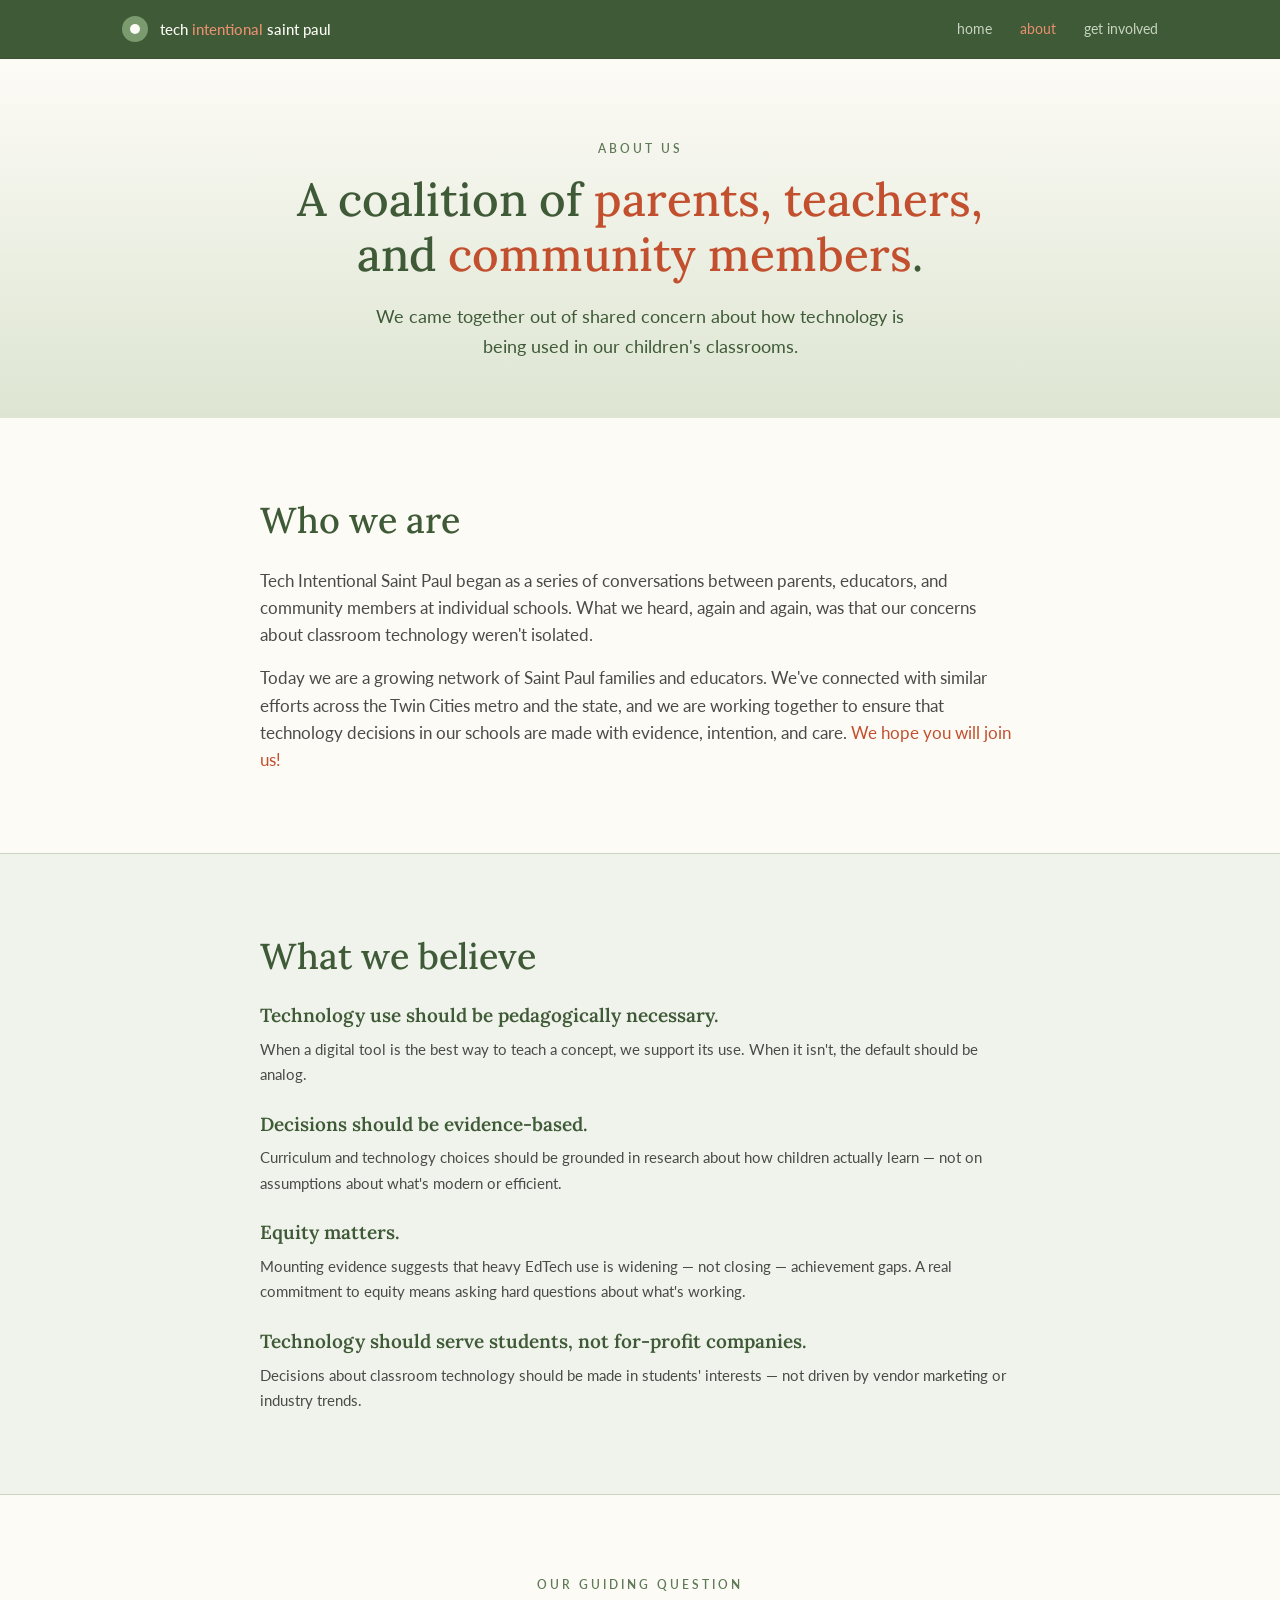
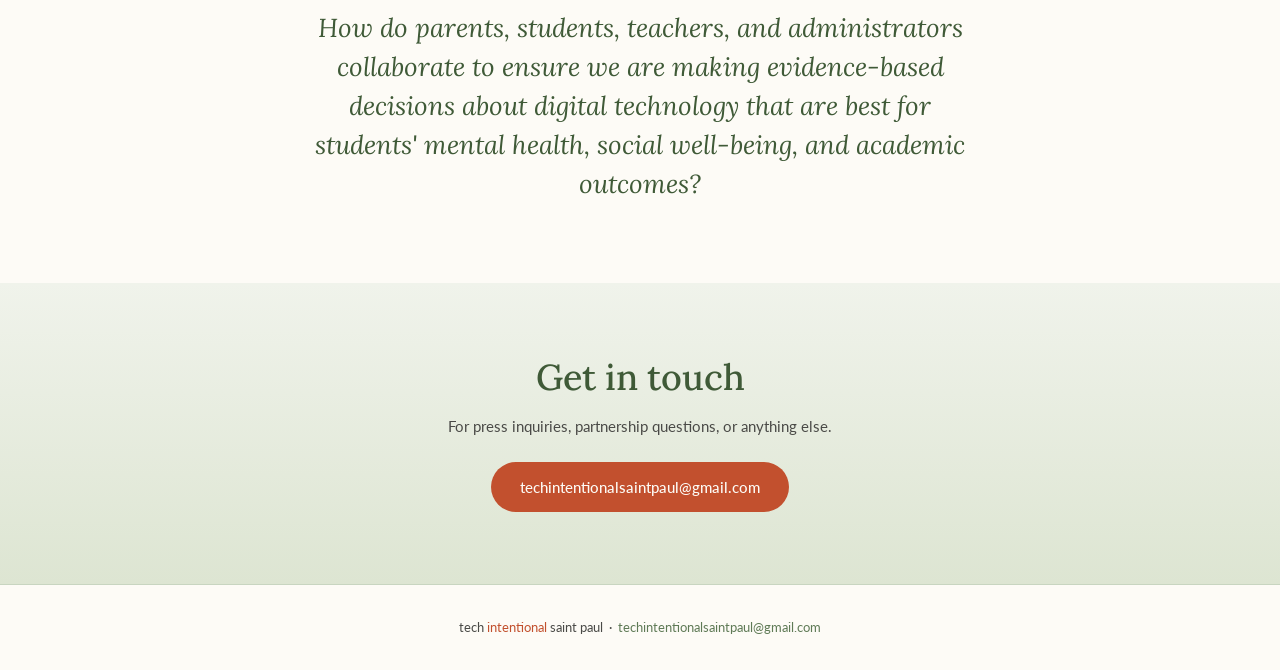
==== about.html @ b0c7107c "Add files via upload Initial site upload" ====
<!DOCTYPE html>
<html lang="en">
<head>
<meta charset="UTF-8">
<meta name="viewport" content="width=device-width, initial-scale=1.0">
<title>About — Tech Intentional Saint Paul</title>
<meta name="description" content="A coalition of parents, educators, and community members working toward evidence-based use of technology in Saint Paul schools.">

<link rel="icon" type="image/png" href="logo-favicon.png">

<link rel="preconnect" href="https://fonts.googleapis.com">
<link rel="preconnect" href="https://fonts.gstatic.com" crossorigin>
<link href="https://fonts.googleapis.com/css2?family=Lora:wght@400;500;600;700&family=Lato:wght@400;500;700&display=swap" rel="stylesheet">

<link rel="stylesheet" href="styles.css">
</head>
<body>

<!-- ============ NAV ============ -->
<nav class="nav">
  <div class="nav-inner">
    <a href="index.html" class="nav-logo">
      <span class="nav-mark"></span>
      <span>tech <span class="intentional">intentional</span> saint paul</span>
    </a>
    <div class="nav-links">
      <a href="index.html">home</a>
      <a href="about.html" class="nav-current">about</a>
      <a href="get-involved.html">get involved</a>
    </div>
  </div>
</nav>

<!-- ============ PAGE HEADER ============ -->
<section class="page-header">
  <div class="container">
    <p class="page-eyebrow">About us</p>
    <h1>A coalition of <span class="accent">parents, teachers,</span> and <span class="accent">community members</span>.</h1>
    <p class="page-intro">We came together out of shared concern about how technology is being used in our children's classrooms.</p>
  </div>
</section>

<!-- ============ WHO WE ARE ============ -->
<section class="section-cream">
  <div class="container reveal">
    <h2>Who we are</h2>
    <p>Tech Intentional Saint Paul began as a series of conversations between parents, educators, and community members at individual schools. What we heard, again and again, was that our concerns about classroom technology weren't isolated.</p>
    <p>Today we are a growing network of Saint Paul families and educators. We've connected with similar efforts across the Twin Cities metro and the state, and we are working together to ensure that technology decisions in our schools are made with evidence, intention, and care. <a href="get-involved.html">We hope you will join us!</a></p>
  </div>
</section>

<!-- ============ WHAT WE BELIEVE ============ -->
<section class="section-pale">
  <div class="container reveal">
    <h2>What we believe</h2>
    <div class="beliefs">
      <div class="belief">
        <h3>Technology use should be pedagogically necessary.</h3>
        <p>When a digital tool is the best way to teach a concept, we support its use. When it isn't, the default should be analog.</p>
      </div>
      <div class="belief">
        <h3>Decisions should be evidence-based.</h3>
        <p>Curriculum and technology choices should be grounded in research about how children actually learn &mdash; not on assumptions about what's modern or efficient.</p>
      </div>
      <div class="belief">
        <h3>Equity matters.</h3>
        <p>Mounting evidence suggests that heavy EdTech use is widening &mdash; not closing &mdash; achievement gaps. A real commitment to equity means asking hard questions about what's working.</p>
      </div>
      <div class="belief">
        <h3>Technology should serve students, not for-profit companies.</h3>
        <p>Decisions about classroom technology should be made in students' interests &mdash; not driven by vendor marketing or industry trends.</p>
      </div>
    </div>
  </div>
</section>

<!-- ============ GUIDING QUESTION ============ -->
<section class="section-cream">
  <div class="container reveal pull-quote">
    <p class="page-eyebrow">Our guiding question</p>
    <p class="quote-text">How do parents, students, teachers, and administrators collaborate to ensure we are making evidence-based decisions about digital technology that are best for students' mental health, social well-being, and academic outcomes?</p>
  </div>
</section>

<!-- ============ CONTACT CTA ============ -->
<section class="contact-cta">
  <div class="container reveal">
    <h2>Get in touch</h2>
    <p>For press inquiries, partnership questions, or anything else.</p>
    <a href="mailto:techintentionalsaintpaul@gmail.com" class="btn btn-primary">techintentionalsaintpaul@gmail.com</a>
  </div>
</section>

<!-- ============ FOOTER ============ -->
<footer>
  <p>tech <span style="color: var(--terracotta);">intentional</span> saint paul &nbsp;&middot;&nbsp; <a href="mailto:techintentionalsaintpaul@gmail.com">techintentionalsaintpaul@gmail.com</a></p>
</footer>

<script>
  if ('IntersectionObserver' in window) {
    const obs = new IntersectionObserver((entries) => {
      entries.forEach(e => {
        if (e.isIntersecting) {
          e.target.classList.add('in');
          obs.unobserve(e.target);
        }
      });
    }, { threshold: 0.15 });
    document.querySelectorAll('.reveal').forEach(el => obs.observe(el));
  } else {
    document.querySelectorAll('.reveal').forEach(el => el.classList.add('in'));
  }
</script>

</body>
</html>
---- styles.css ----
:root {
  --sage-deep: #3F5A37;
  --sage: #7A9B6E;
  --sage-pale: #F0F3EB;
  --sage-soft-bg: #DDE5D2;
  --sage-strong-bg: #B9CCA8;
  --sage-border: #C8D5C0;
  --sage-soft: #5F7A56;
  --cream: #FDFBF6;
  --peach: #E89070;
  --terracotta: #C2502E;
  --terracotta-deep: #A03F1F;
  --text: #2C2C2A;
  --text-soft: #4A4A47;

  --font-serif: 'Lora', Georgia, 'Times New Roman', serif;
  --font-sans: 'Lato', 'Helvetica Neue', Arial, sans-serif;
}

* { box-sizing: border-box; margin: 0; padding: 0; }

html { scroll-behavior: smooth; }

body {
  font-family: var(--font-sans);
  color: var(--text);
  background: var(--cream);
  line-height: 1.6;
  font-size: 17px;
  -webkit-font-smoothing: antialiased;
  -moz-osx-font-smoothing: grayscale;
}



h1, h2, h3 {
  font-family: var(--font-serif);
  font-weight: 500;
  color: var(--sage-deep);
  line-height: 1.25;
}

a { color: var(--terracotta); text-decoration: none; }
a:hover { text-decoration: underline; }

/* ============ NAV ============ */
.nav {
  position: sticky;
  top: 0;
  z-index: 100;
  background: var(--sage-deep);
  border-bottom: 1px solid rgba(0, 0, 0, 0.1);
}
.nav-inner {
  max-width: 1100px;
  margin: 0 auto;
  padding: 16px 32px;
  display: flex;
  align-items: center;
  justify-content: space-between;
  gap: 16px;
}
.nav-logo {
  display: flex;
  align-items: center;
  gap: 12px;
  color: var(--cream);
  font-weight: 500;
  font-size: 15px;
  text-decoration: none;
}
.nav-logo:hover { text-decoration: none; }
.nav-mark {
  width: 26px;
  height: 26px;
  border-radius: 50%;
  background: var(--sage);
  display: flex;
  align-items: center;
  justify-content: center;
  flex-shrink: 0;
}
.nav-mark::after {
  content: "";
  width: 10px;
  height: 10px;
  border-radius: 50%;
  background: var(--cream);
}
.nav-logo .intentional { color: var(--peach); }
.nav-links {
  display: flex;
  gap: 28px;
  font-size: 14px;
  color: var(--sage-border);
}
.nav-links a { color: var(--sage-border); text-decoration: none; transition: color 0.2s; }
.nav-links a:hover { color: var(--peach); text-decoration: none; }
.nav-links a.nav-current { color: var(--peach); }

@media (max-width: 640px) {
  .nav-inner { padding: 14px 20px; }
  .nav-logo { font-size: 13px; }
  .nav-links { gap: 16px; font-size: 13px; }
}

/* ============ LAYOUT ============ */
section {
  padding: 80px 32px;
}
.container {
  max-width: 760px;
  margin: 0 auto;
}
.container-wide {
  max-width: 1000px;
  margin: 0 auto;
}

@media (max-width: 640px) {
  section { padding: 56px 24px; }
}

/* ============ HERO ============ */
.hero {
  background: linear-gradient(180deg, var(--cream) 0%, var(--sage-soft-bg) 70%, var(--sage-strong-bg) 100%);
  text-align: center;
  padding-top: 96px;
  padding-bottom: 88px;
  position: relative;
  overflow: hidden;
}
.hero::before {
  content: "";
  position: absolute;
  top: -120px;
  left: 50%;
  transform: translateX(-50%);
  width: 600px;
  height: 600px;
  background: radial-gradient(circle, rgba(122, 155, 110, 0.08) 0%, transparent 60%);
  pointer-events: none;
}
.hero-mark {
  width: 64px;
  height: 64px;
  border-radius: 50%;
  background: var(--sage);
  display: inline-flex;
  align-items: center;
  justify-content: center;
  margin-bottom: 28px;
  position: relative;
}
.hero-mark::after {
  content: "";
  width: 26px;
  height: 26px;
  border-radius: 50%;
  background: var(--cream);
}
.hero h1 {
  font-size: clamp(36px, 6vw, 56px);
  font-weight: 500;
  margin-bottom: 24px;
  letter-spacing: -0.01em;
}
.hero h1 .intentional {
  color: var(--terracotta);
}
.hero-tagline {
  font-size: clamp(17px, 2.2vw, 20px);
  color: var(--sage-soft);
  max-width: 540px;
  margin: 0 auto 36px;
  line-height: 1.6;
}
.hero-buttons {
  display: flex;
  gap: 12px;
  justify-content: center;
  flex-wrap: wrap;
}

/* ============ PAGE HEADER (for sub-pages) ============ */
.page-header {
  background: linear-gradient(180deg, var(--cream) 0%, var(--sage-soft-bg) 100%);
  text-align: center;
  padding: 80px 32px 56px;
}
.page-eyebrow {
  font-size: 12px;
  color: var(--sage-soft);
  letter-spacing: 3px;
  font-weight: 600;
  margin-bottom: 14px;
  text-transform: uppercase;
}
.page-header h1 {
  font-family: var(--font-serif);
  font-weight: 500;
  font-size: clamp(32px, 5vw, 46px);
  color: var(--sage-deep);
  margin-bottom: 18px;
  line-height: 1.2;
  max-width: 720px;
  margin-left: auto;
  margin-right: auto;
}
.page-header h1 em,
.page-header h1 .accent {
  color: var(--terracotta);
  font-style: normal;
  font-weight: inherit;
}
.page-header .page-intro {
  font-size: clamp(16px, 2vw, 18px);
  color: var(--sage-deep);
  max-width: 540px;
  margin: 0 auto;
  line-height: 1.7;
}

/* ============ BUTTONS ============ */
.btn {
  display: inline-block;
  padding: 12px 28px;
  border-radius: 999px;
  font-family: var(--font-sans);
  font-size: 15px;
  font-weight: 500;
  cursor: pointer;
  border: 1px solid transparent;
  transition: all 0.2s ease;
  text-decoration: none;
}
.btn-primary {
  background: var(--terracotta);
  color: var(--cream);
}
.btn-primary:hover {
  background: var(--terracotta-deep);
  text-decoration: none;
  transform: translateY(-1px);
}
.btn-secondary {
  background: transparent;
  color: var(--sage-deep);
  border-color: var(--sage);
}
.btn-secondary:hover {
  background: var(--sage);
  color: var(--cream);
  text-decoration: none;
}

/* ============ SECTIONS ============ */
.section-cream { background: var(--cream); }
.section-pale {
  background: var(--sage-pale);
  border-top: 1px solid var(--sage-border);
  border-bottom: 1px solid var(--sage-border);
}

h2 {
  font-size: clamp(28px, 4vw, 36px);
  margin-bottom: 24px;
}

p { margin-bottom: 16px; color: var(--text-soft); }
p:last-child { margin-bottom: 0; }

.mission-italic {
  font-style: italic;
  color: var(--text);
}

/* ============ QUOTE ============ */
.quote-block {
  margin-top: 28px;
  padding: 4px 0 4px 20px;
  border-left: 3px solid var(--terracotta);
  font-family: var(--font-serif);
  font-style: italic;
  font-size: clamp(18px, 2.4vw, 22px);
  line-height: 1.55;
  color: var(--sage-deep);
}
.quote-attr {
  display: block;
  margin-top: 14px;
  font-family: var(--font-sans);
  font-style: normal;
  font-size: 13px;
  color: var(--sage-soft);
  letter-spacing: 0.3px;
}

/* Centered pull quote (for About page guiding question) */
.pull-quote {
  text-align: center;
}
.pull-quote .quote-text {
  font-family: var(--font-serif);
  font-style: italic;
  font-size: clamp(20px, 2.8vw, 26px);
  line-height: 1.5;
  color: var(--sage-deep);
  max-width: 680px;
  margin: 0 auto;
}

/* ============ GOALS / NUMBERED LIST ============ */
.goals {
  display: grid;
  gap: 18px;
  margin-top: 8px;
}
.goal {
  display: flex;
  gap: 16px;
  align-items: flex-start;
  padding: 4px 0;
}
.goal-icon {
  width: 28px;
  height: 28px;
  border-radius: 50%;
  background: var(--sage-pale);
  border: 1px solid var(--sage-border);
  flex-shrink: 0;
  margin-top: 2px;
  display: flex;
  align-items: center;
  justify-content: center;
  color: var(--terracotta);
  font-family: var(--font-serif);
  font-weight: 600;
  font-size: 13px;
  font-style: italic;
}
.goal-text {
  font-size: 16px;
  line-height: 1.65;
  color: var(--text-soft);
}
.goal-text strong {
  color: var(--sage-deep);
  font-weight: 600;
}

/* ============ BELIEFS (About page) ============ */
.beliefs {
  display: grid;
  gap: 24px;
  margin-top: 8px;
}
.belief h3 {
  font-family: var(--font-serif);
  font-size: 19px;
  font-weight: 600;
  color: var(--sage-deep);
  margin-bottom: 8px;
  line-height: 1.35;
}
.belief p {
  font-size: 15px;
  color: var(--text-soft);
  line-height: 1.7;
  margin: 0;
}

/* ============ GET INVOLVED ============ */
.involved-bg {
  background: linear-gradient(180deg, var(--sage-pale) 0%, #DDE5D2 100%);
  padding: 88px 32px;
}
.involved-bg h2 { text-align: center; margin-bottom: 32px; }
.involved-card {
  background: var(--cream);
  border-radius: 16px;
  padding: 28px 32px;
  margin-bottom: 16px;
  border: 1px solid var(--sage-border);
}
.involved-card:last-child { margin-bottom: 0; }
.involved-card h3 {
  font-size: 20px;
  margin-bottom: 10px;
}
.involved-card p {
  font-size: 15px;
  color: var(--text-soft);
  margin-bottom: 16px;
}

/* Embed slot placeholder styling */
.embed-slot {
  background: #FAF6EC;
  border: 1px dashed var(--sage-border);
  border-radius: 12px;
  padding: 18px;
  color: var(--sage-soft);
  font-size: 13px;
  font-style: italic;
  text-align: center;
}
.embed-slot strong { color: var(--sage-deep); display: block; margin-bottom: 4px; font-style: normal; }

/* Contact CTA card */
.contact-cta {
  background: linear-gradient(180deg, var(--sage-pale) 0%, var(--sage-soft-bg) 100%);
  text-align: center;
  padding: 72px 32px;
}
.contact-cta h2 { margin-bottom: 14px; }
.contact-cta p { font-size: 15px; color: var(--text-soft); margin-bottom: 24px; }

/* ============ FOOTER ============ */
footer {
  padding: 32px 24px;
  text-align: center;
  background: var(--cream);
  border-top: 1px solid var(--sage-border);
  color: var(--sage-soft);
  font-size: 13px;
}
footer a { color: var(--sage-soft); }

/* ============ REVEAL ANIMATION ============ */
@media (prefers-reduced-motion: no-preference) {
  .reveal {
    opacity: 0;
    transform: translateY(12px);
    transition: opacity 0.8s ease, transform 0.8s ease;
  }
  .reveal.in {
    opacity: 1;
    transform: translateY(0);
  }
}
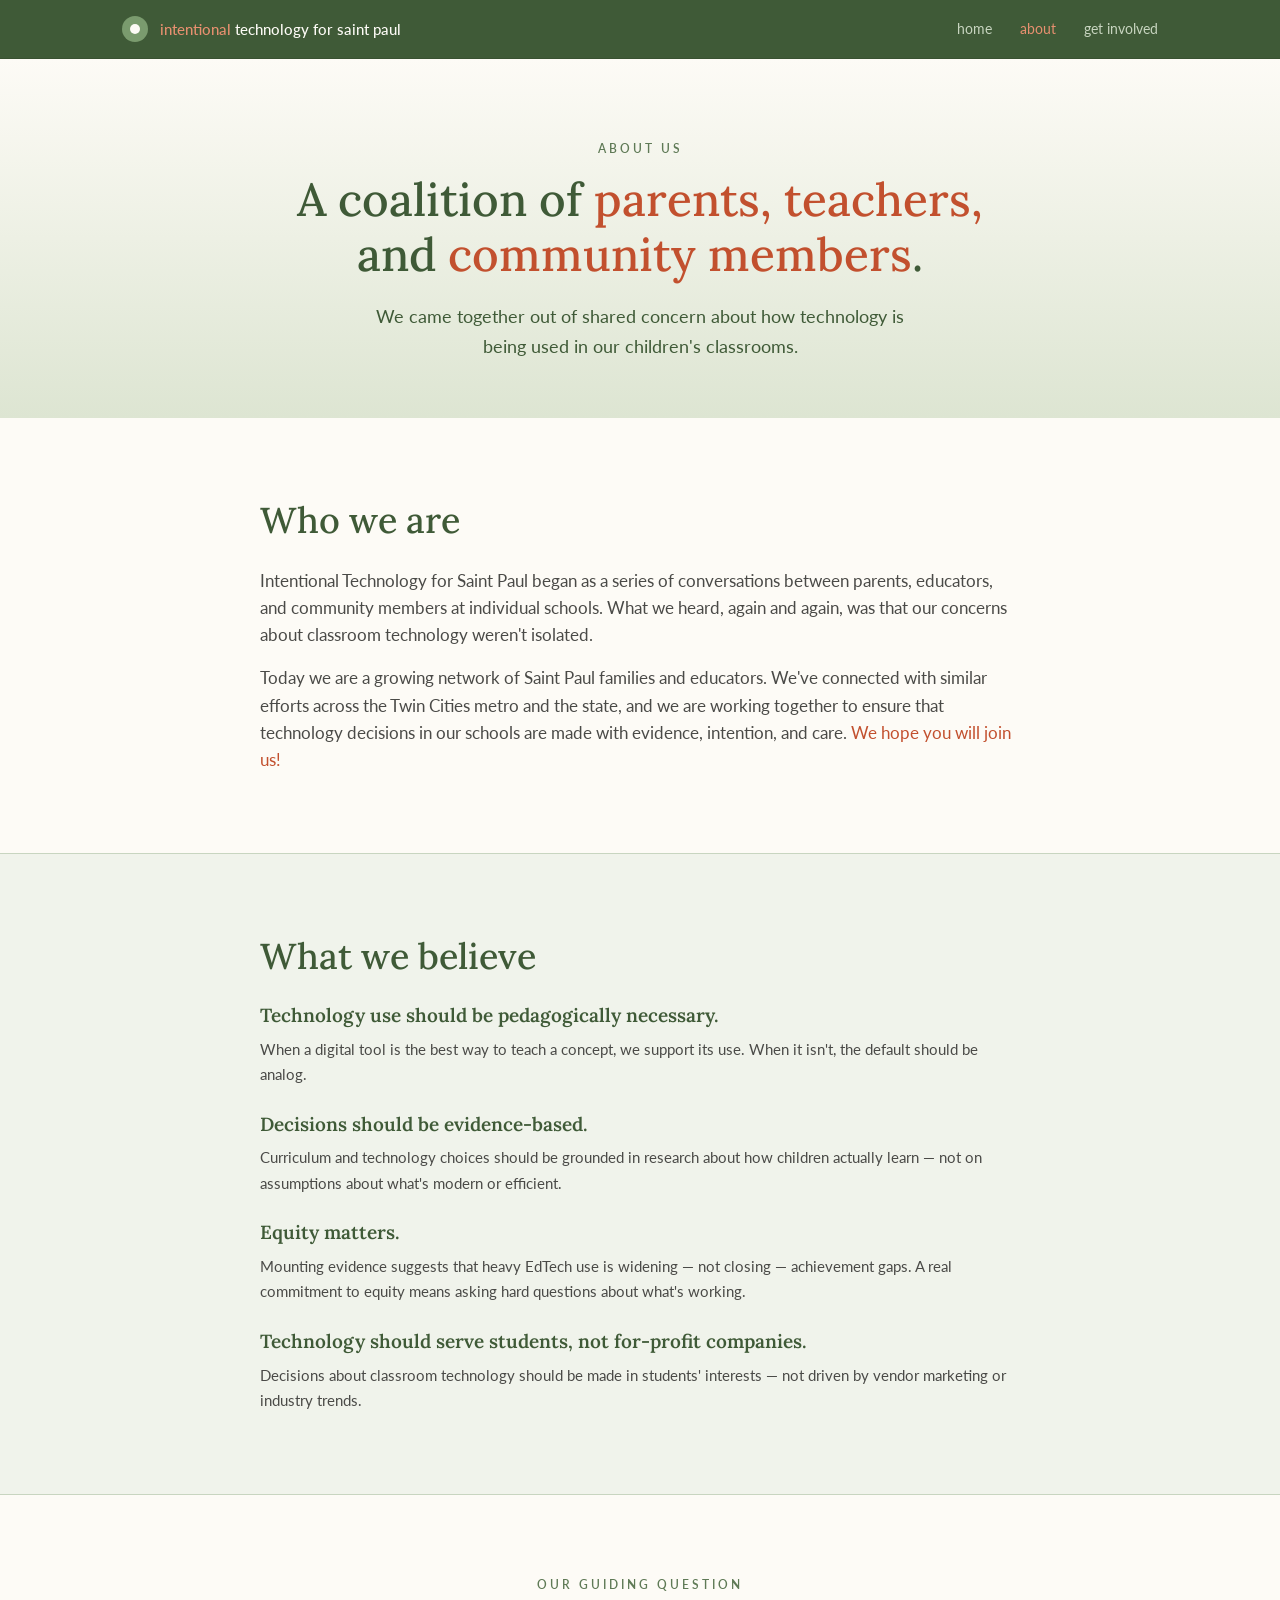
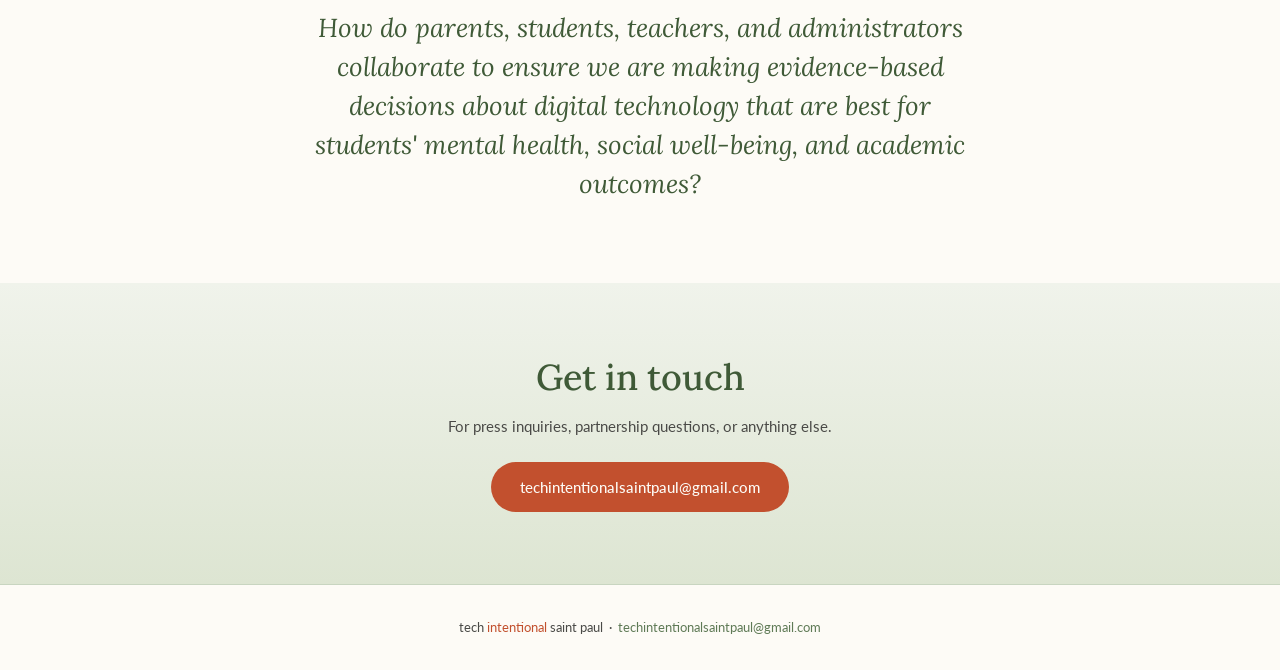
==== commit 0adbaf49: "Rename site from Tech Intentional Saint Paul to Intentional Technology for Saint Paul Update page ti" ====
--- a/about.html
+++ b/about.html
@@ -3,7 +3,7 @@
 <head>
 <meta charset="UTF-8">
 <meta name="viewport" content="width=device-width, initial-scale=1.0">
-<title>About — Tech Intentional Saint Paul</title>
+<title>About — Intentional Technology for Saint Paul</title>
 <meta name="description" content="A coalition of parents, educators, and community members working toward evidence-based use of technology in Saint Paul schools.">
 
 <link rel="icon" type="image/png" href="logo-favicon.png">
@@ -21,7 +21,7 @@
   <div class="nav-inner">
     <a href="index.html" class="nav-logo">
       <span class="nav-mark"></span>
-      <span>tech <span class="intentional">intentional</span> saint paul</span>
+      <span><span class="intentional">intentional</span> technology for saint paul</span>
     </a>
     <div class="nav-links">
       <a href="index.html">home</a>
@@ -44,7 +44,7 @@
 <section class="section-cream">
   <div class="container reveal">
     <h2>Who we are</h2>
-    <p>Tech Intentional Saint Paul began as a series of conversations between parents, educators, and community members at individual schools. What we heard, again and again, was that our concerns about classroom technology weren't isolated.</p>
+    <p>Intentional Technology for Saint Paul began as a series of conversations between parents, educators, and community members at individual schools. What we heard, again and again, was that our concerns about classroom technology weren't isolated.</p>
     <p>Today we are a growing network of Saint Paul families and educators. We've connected with similar efforts across the Twin Cities metro and the state, and we are working together to ensure that technology decisions in our schools are made with evidence, intention, and care. <a href="get-involved.html">We hope you will join us!</a></p>
   </div>
 </section>
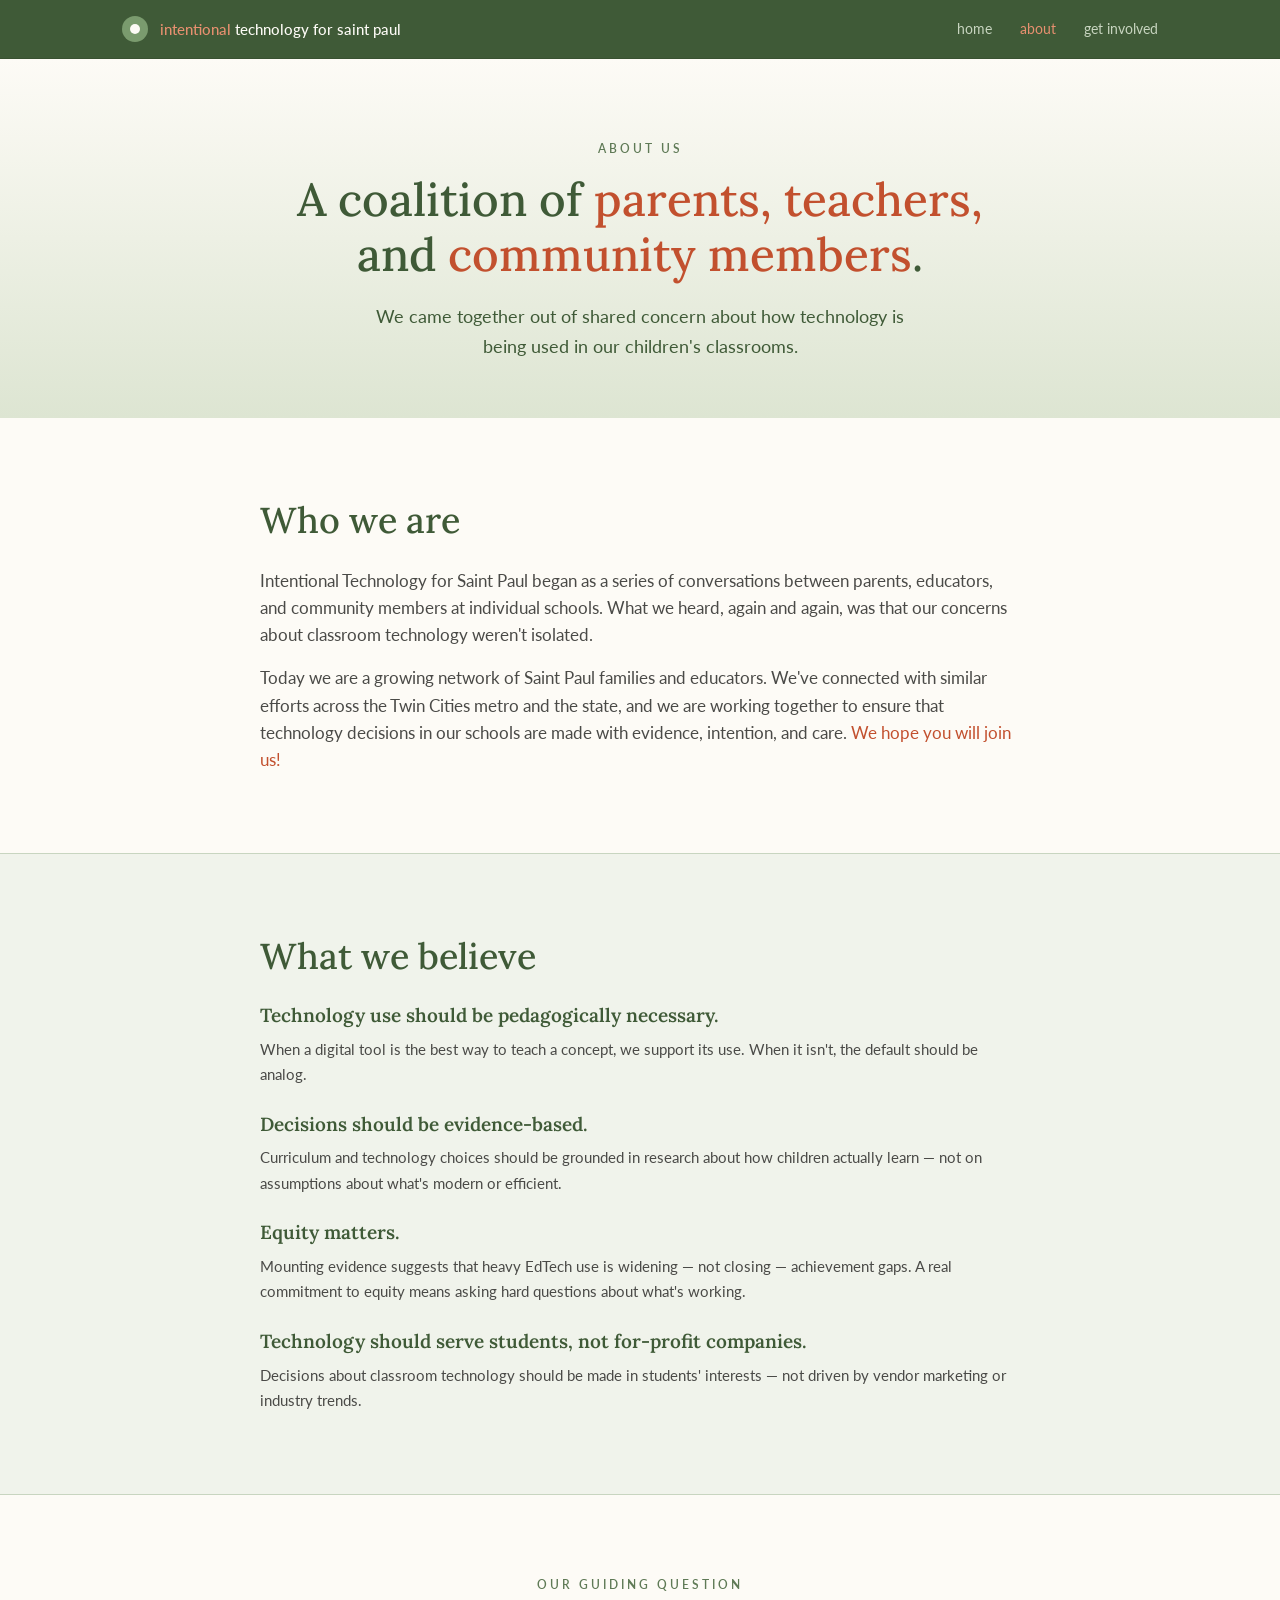
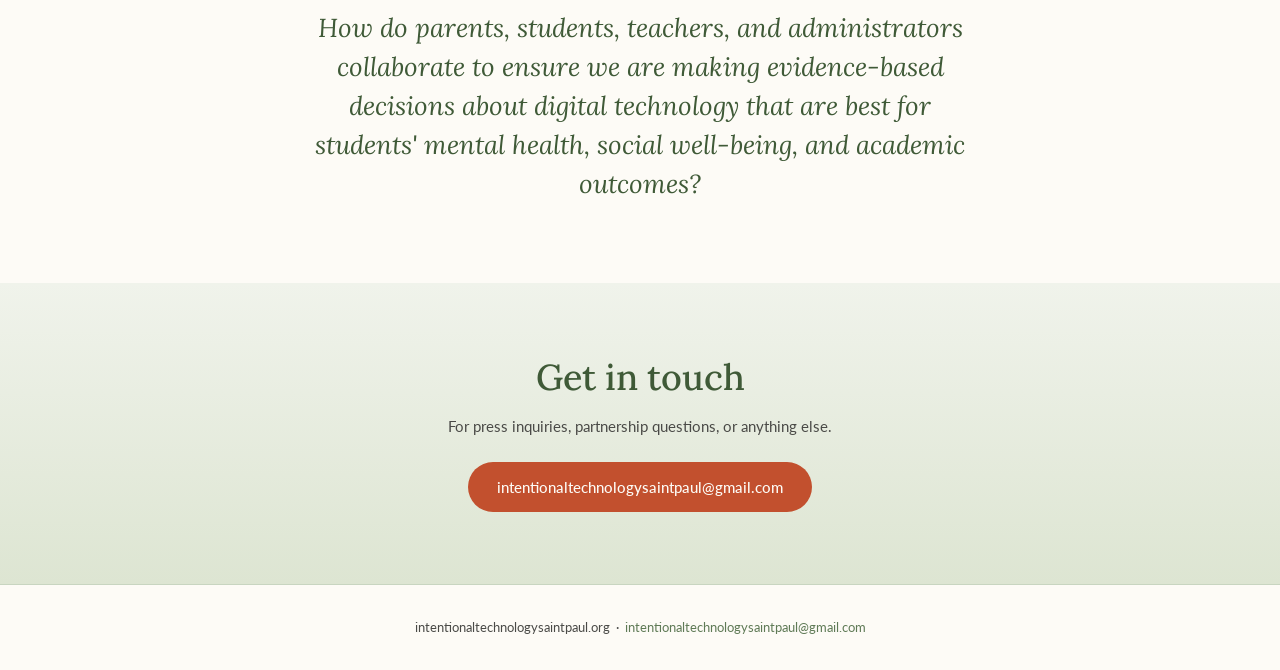
==== commit 96c319e9: "Update footer branding and contact email for the new domain Replace the footer's old org-name text w" ====
--- a/about.html
+++ b/about.html
@@ -87,13 +87,13 @@
   <div class="container reveal">
     <h2>Get in touch</h2>
     <p>For press inquiries, partnership questions, or anything else.</p>
-    <a href="mailto:techintentionalsaintpaul@gmail.com" class="btn btn-primary">techintentionalsaintpaul@gmail.com</a>
+    <a href="mailto:intentionaltechnologysaintpaul@gmail.com" class="btn btn-primary">intentionaltechnologysaintpaul@gmail.com</a>
   </div>
 </section>
 
 <!-- ============ FOOTER ============ -->
 <footer>
-  <p>tech <span style="color: var(--terracotta);">intentional</span> saint paul &nbsp;&middot;&nbsp; <a href="mailto:techintentionalsaintpaul@gmail.com">techintentionalsaintpaul@gmail.com</a></p>
+  <p>intentionaltechnologysaintpaul.org &nbsp;&middot;&nbsp; <a href="mailto:intentionaltechnologysaintpaul@gmail.com">intentionaltechnologysaintpaul@gmail.com</a></p>
 </footer>
 
 <script>
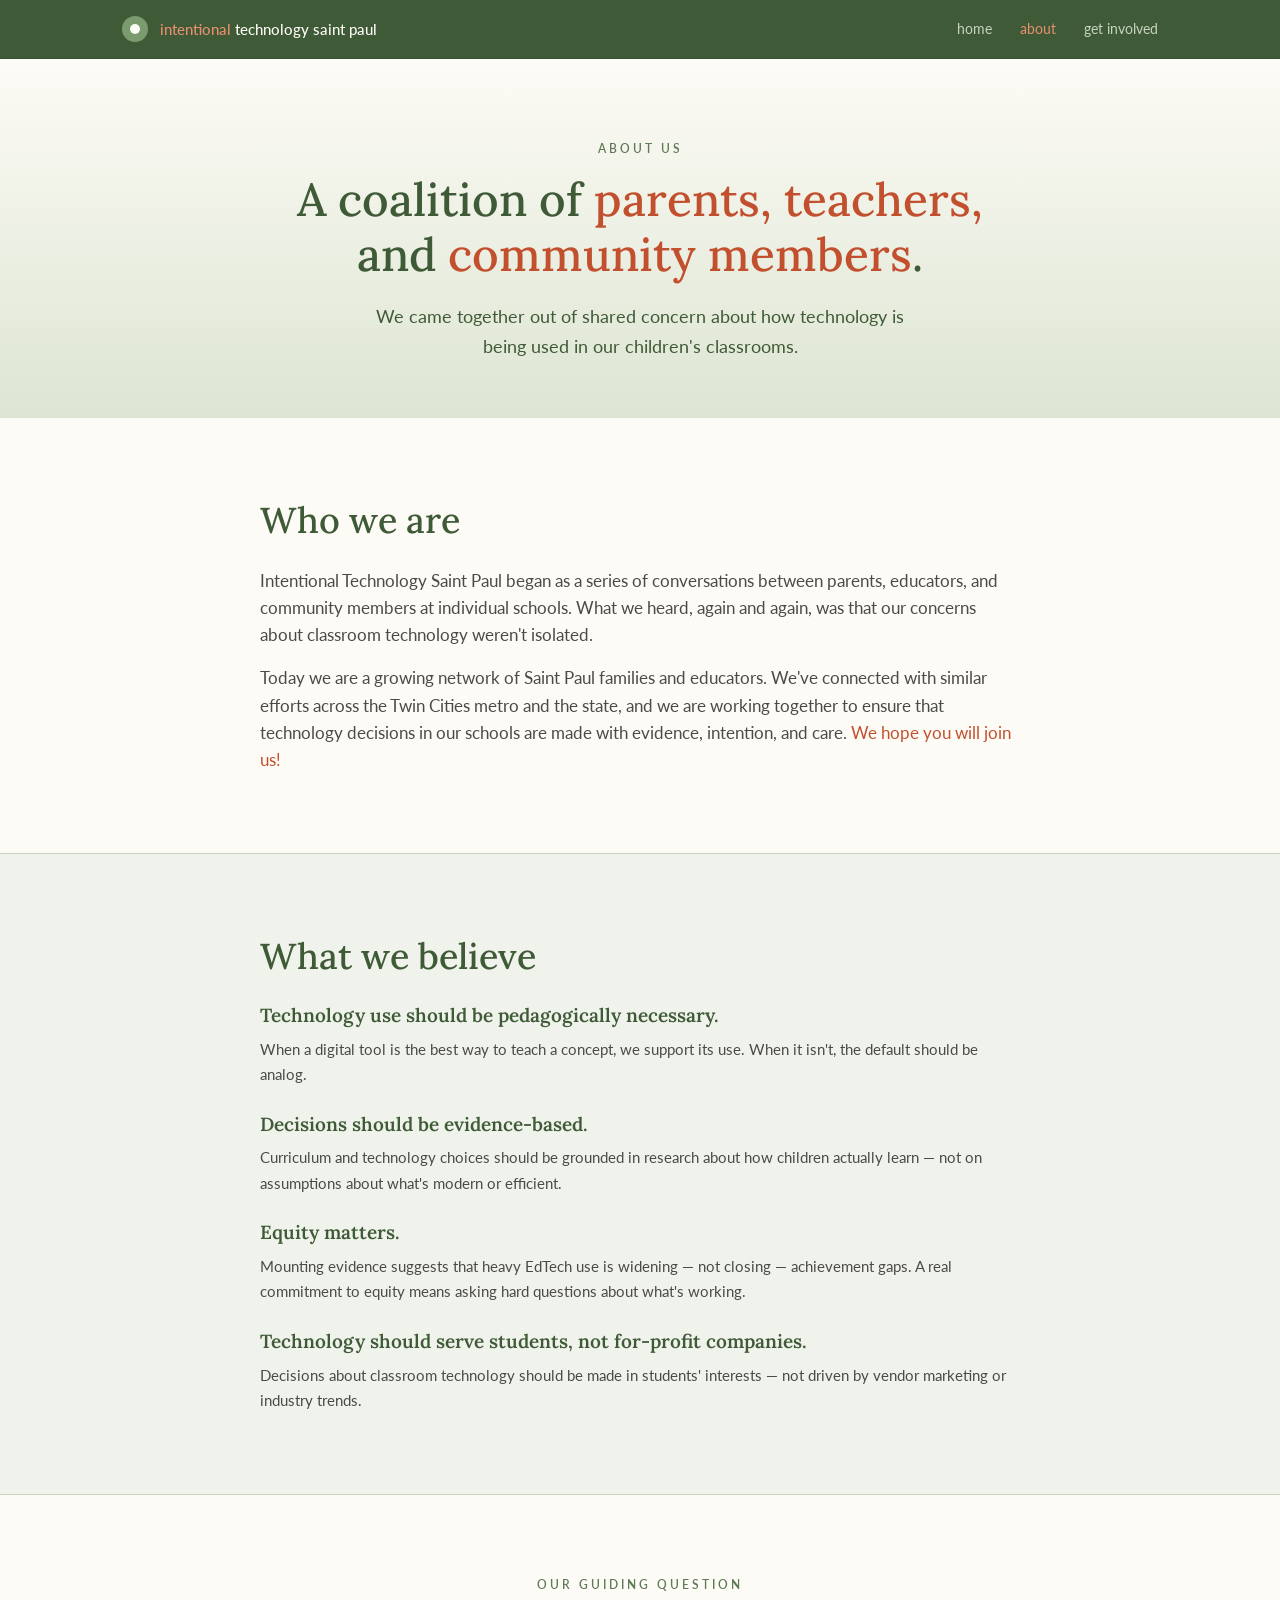
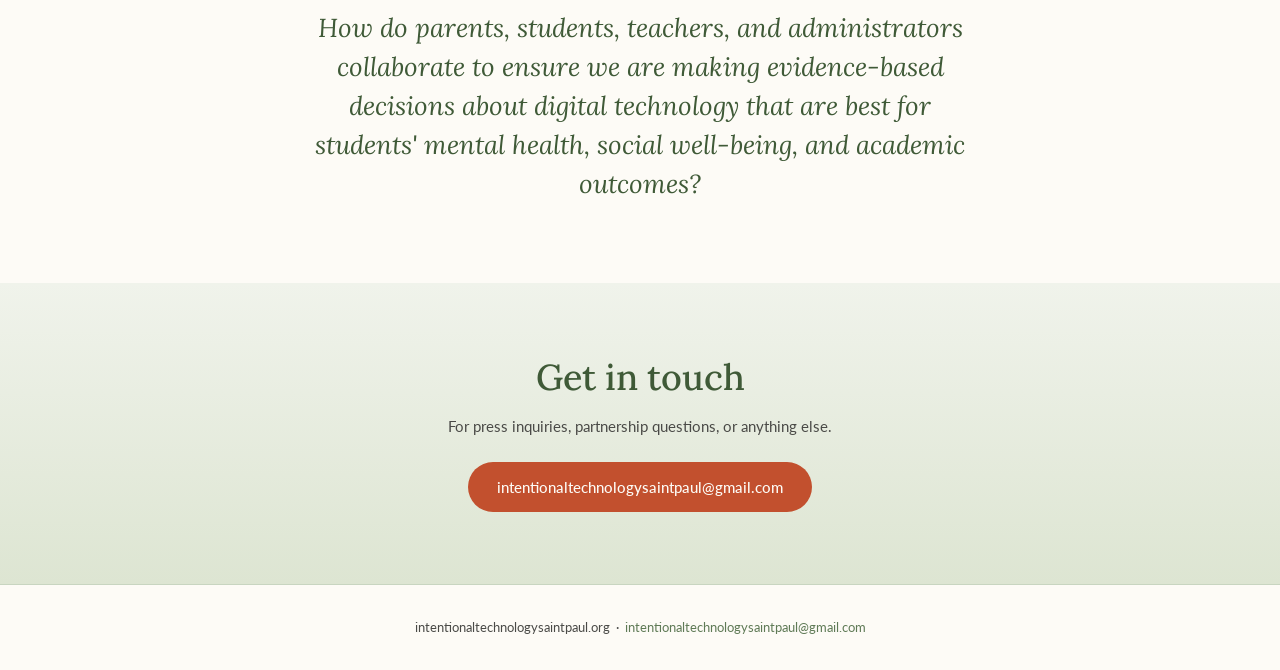
==== commit d24a2fa5: "Drop "for" from the org name: Intentional Technology Saint Paul Update page titles, nav logo, homepa" ====
--- a/about.html
+++ b/about.html
@@ -3,7 +3,7 @@
 <head>
 <meta charset="UTF-8">
 <meta name="viewport" content="width=device-width, initial-scale=1.0">
-<title>About — Intentional Technology for Saint Paul</title>
+<title>About — Intentional Technology Saint Paul</title>
 <meta name="description" content="A coalition of parents, educators, and community members working toward evidence-based use of technology in Saint Paul schools.">
 
 <link rel="icon" type="image/png" href="logo-favicon.png">
@@ -21,7 +21,7 @@
   <div class="nav-inner">
     <a href="index.html" class="nav-logo">
       <span class="nav-mark"></span>
-      <span><span class="intentional">intentional</span> technology for saint paul</span>
+      <span><span class="intentional">intentional</span> technology saint paul</span>
     </a>
     <div class="nav-links">
       <a href="index.html">home</a>
@@ -44,7 +44,7 @@
 <section class="section-cream">
   <div class="container reveal">
     <h2>Who we are</h2>
-    <p>Intentional Technology for Saint Paul began as a series of conversations between parents, educators, and community members at individual schools. What we heard, again and again, was that our concerns about classroom technology weren't isolated.</p>
+    <p>Intentional Technology Saint Paul began as a series of conversations between parents, educators, and community members at individual schools. What we heard, again and again, was that our concerns about classroom technology weren't isolated.</p>
     <p>Today we are a growing network of Saint Paul families and educators. We've connected with similar efforts across the Twin Cities metro and the state, and we are working together to ensure that technology decisions in our schools are made with evidence, intention, and care. <a href="get-involved.html">We hope you will join us!</a></p>
   </div>
 </section>
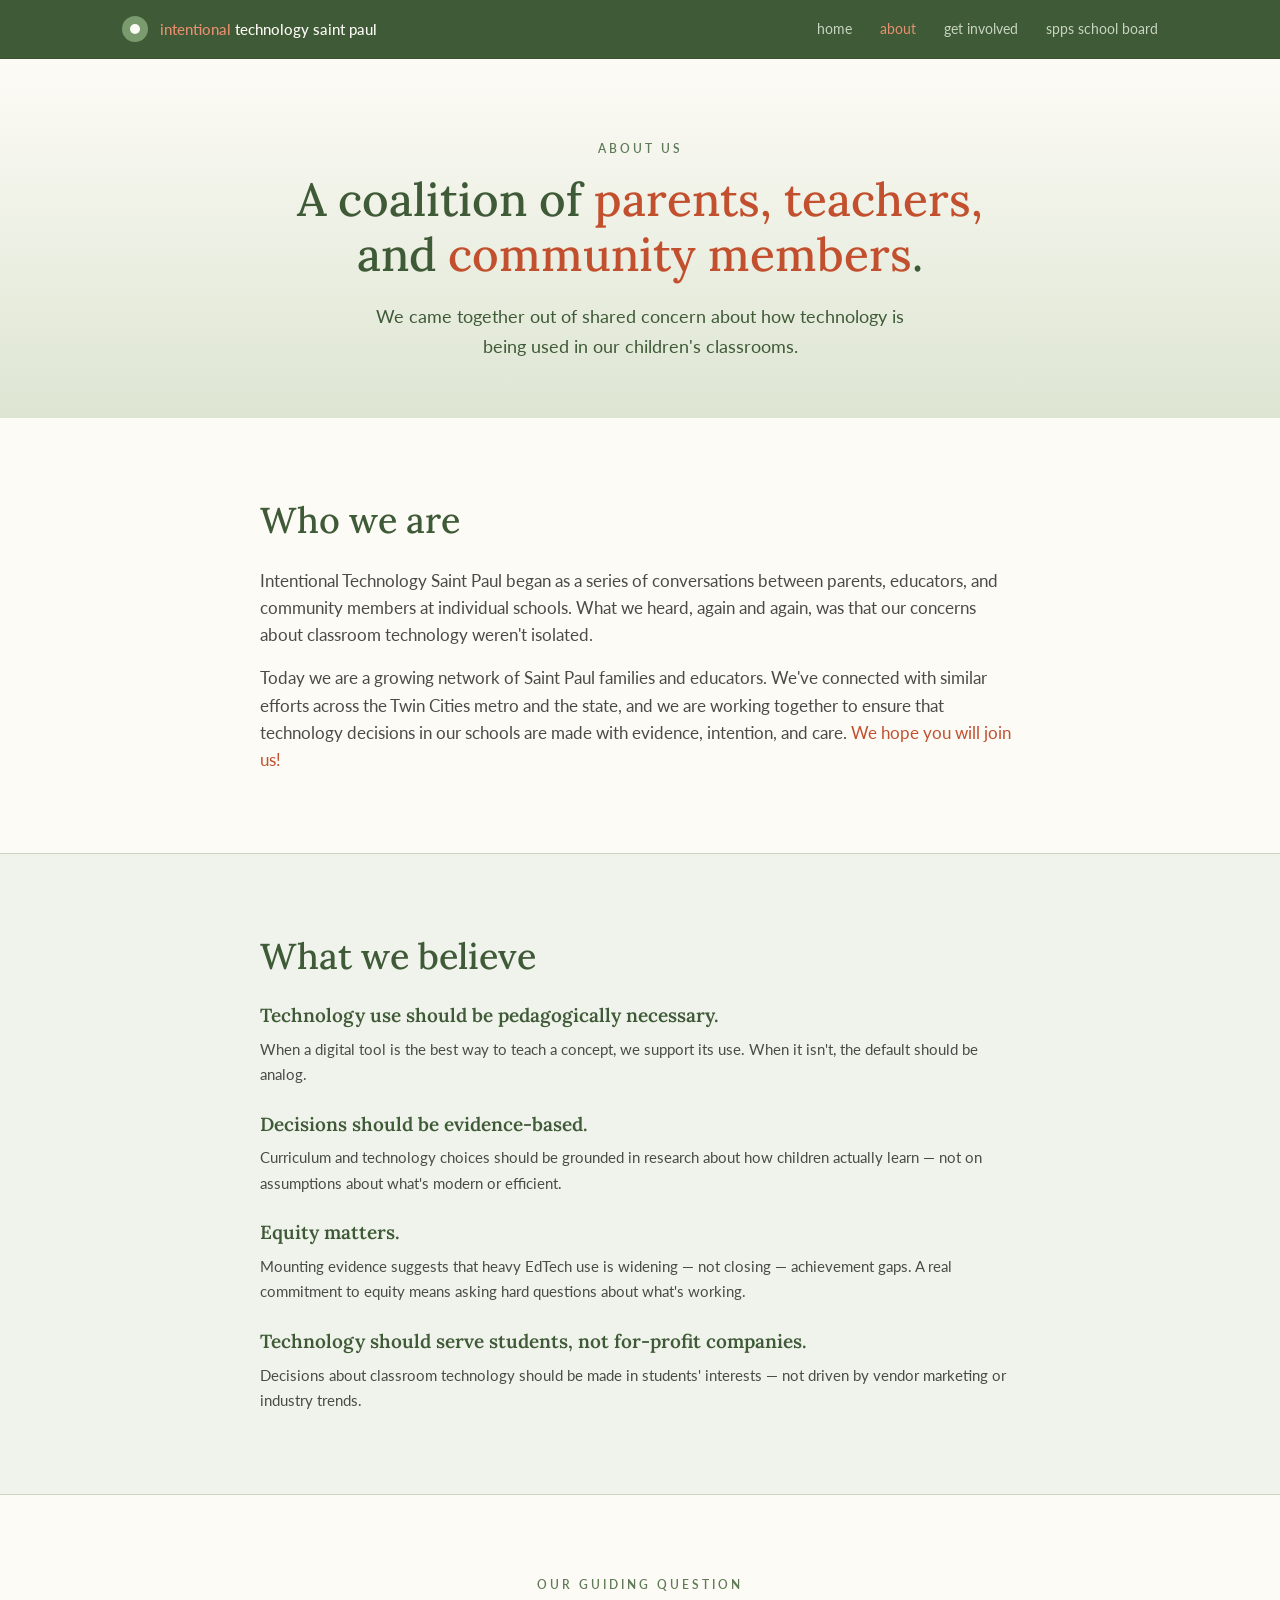
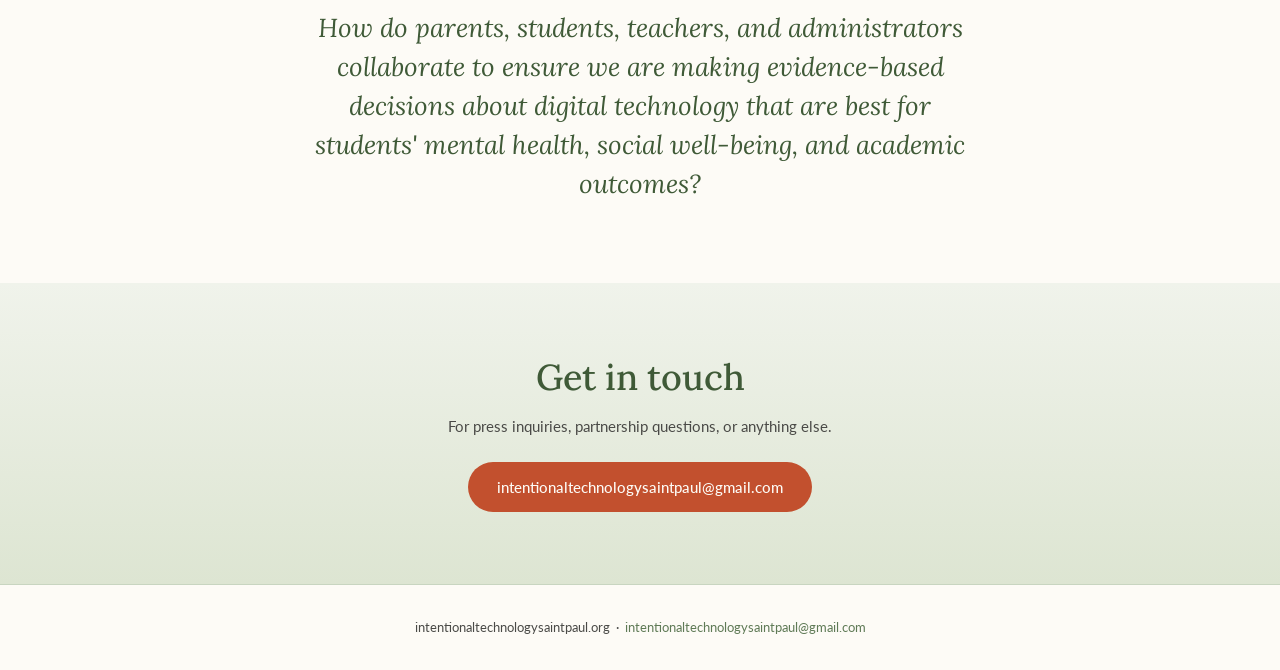
==== commit a921fbc0: "Add SPPS School Board page with candidate technology questionnaires Thanks candidates, reminds visit" ====
--- a/about.html
+++ b/about.html
@@ -27,6 +27,7 @@
       <a href="index.html">home</a>
       <a href="about.html" class="nav-current">about</a>
       <a href="get-involved.html">get involved</a>
+      <a href="spps-school-board.html">spps school board</a>
     </div>
   </div>
 </nav>
--- a/styles.css
+++ b/styles.css
@@ -99,9 +99,9 @@
 .nav-links a.nav-current { color: var(--peach); }
 
 @media (max-width: 640px) {
-  .nav-inner { padding: 14px 20px; }
+  .nav-inner { padding: 14px 20px; flex-wrap: wrap; row-gap: 10px; }
   .nav-logo { font-size: 13px; }
-  .nav-links { gap: 16px; font-size: 13px; }
+  .nav-links { gap: 6px 16px; font-size: 13px; flex-wrap: wrap; }
 }
 
 /* ============ LAYOUT ============ */
@@ -416,6 +416,48 @@
 .contact-cta h2 { margin-bottom: 14px; }
 .contact-cta p { font-size: 15px; color: var(--text-soft); margin-bottom: 24px; }
 
+/* ============ SCHOOL BOARD ============ */
+.election-callout { text-align: center; }
+.election-callout h2 { color: var(--terracotta); margin-bottom: 18px; }
+.election-links {
+  display: flex;
+  gap: 12px;
+  justify-content: center;
+  flex-wrap: wrap;
+  margin-top: 28px;
+}
+.question-block {
+  padding: 4px 0 4px 20px;
+  border-left: 3px solid var(--terracotta);
+  margin-bottom: 36px;
+}
+.question-block .question-text {
+  font-family: var(--font-serif);
+  font-style: italic;
+  font-size: clamp(19px, 2.6vw, 23px);
+  line-height: 1.5;
+  color: var(--sage-deep);
+}
+.candidate-card {
+  background: var(--sage-pale);
+  border: 1px solid var(--sage-border);
+  border-radius: 16px;
+  padding: 28px 32px;
+  margin-bottom: 20px;
+}
+.candidate-card:last-child { margin-bottom: 0; }
+.candidate-card h3 {
+  font-size: 22px;
+  margin-bottom: 14px;
+}
+.candidate-card .answer p { font-size: 16px; line-height: 1.7; }
+.candidate-card .answer { margin-bottom: 18px; }
+.read-more { font-weight: 700; font-size: 15px; }
+
+@media (max-width: 640px) {
+  .candidate-card { padding: 22px 20px; }
+}
+
 /* ============ FOOTER ============ */
 footer {
   padding: 32px 24px;
